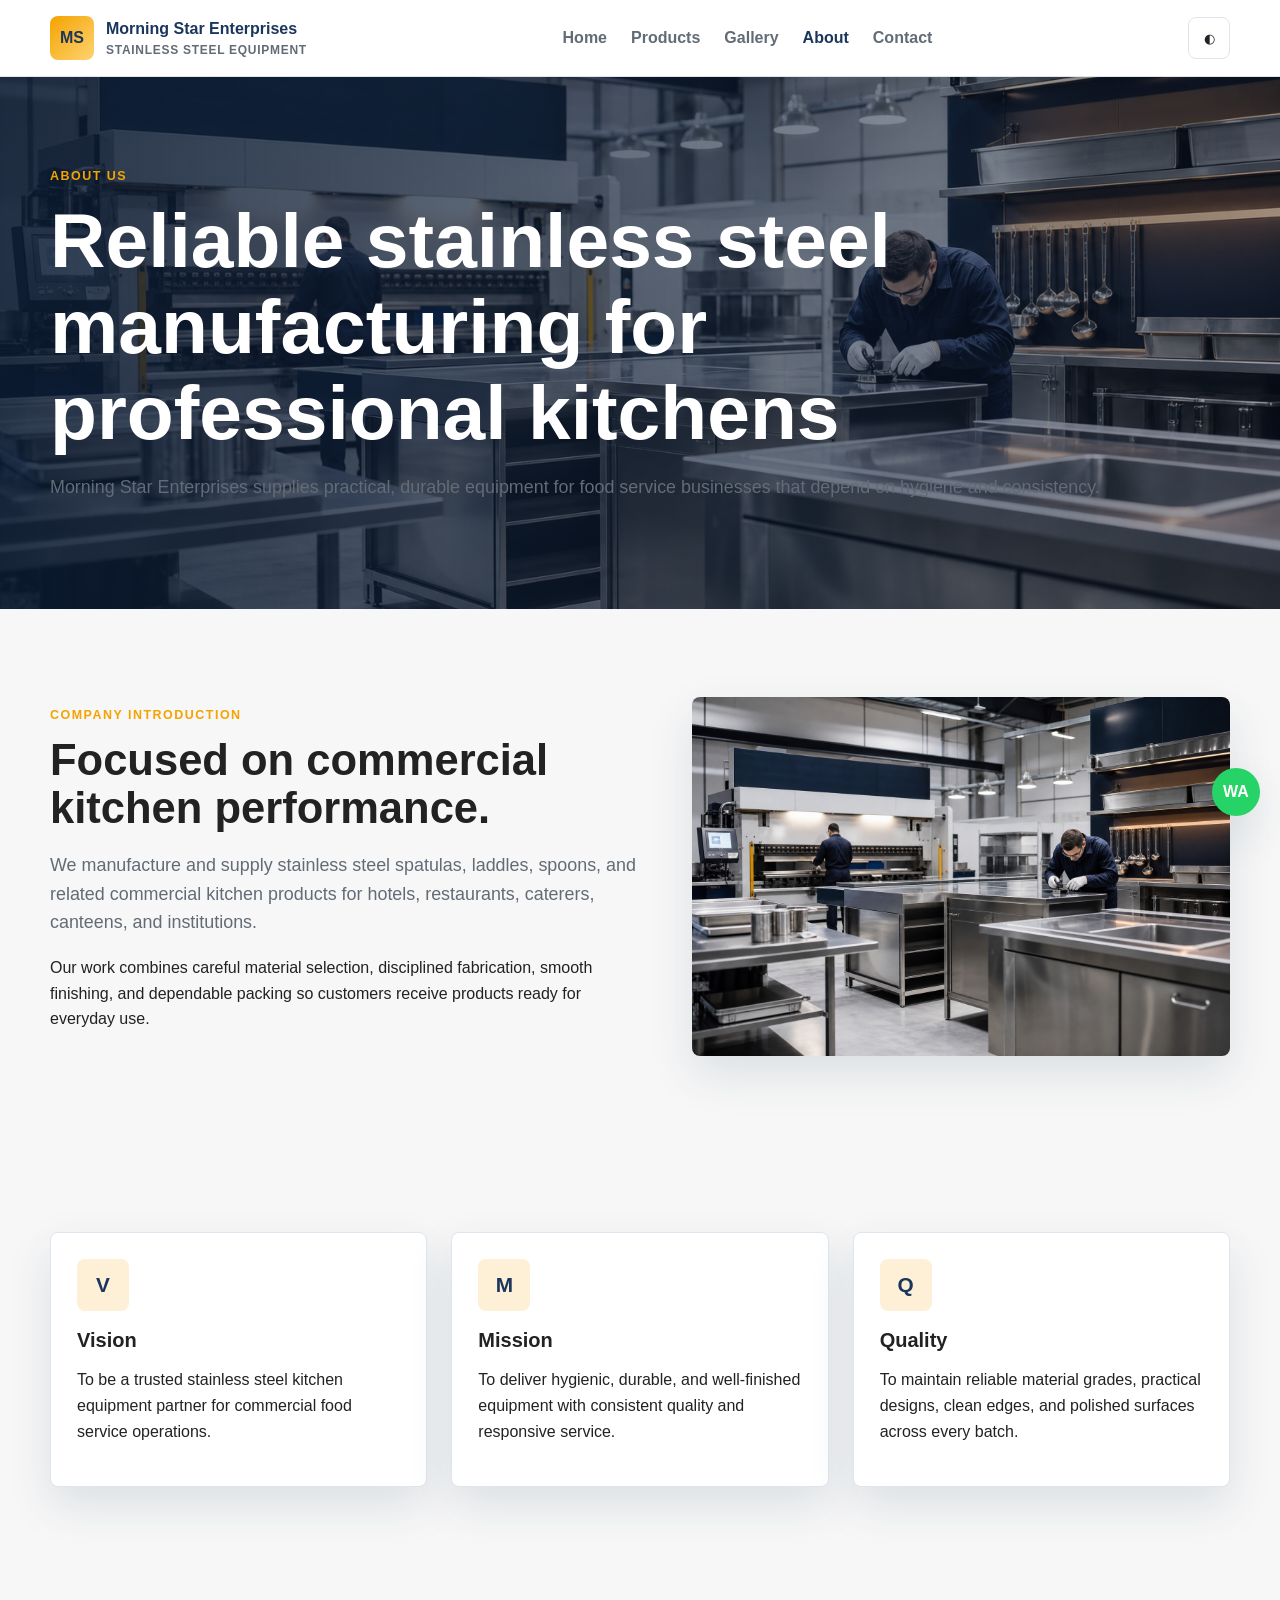
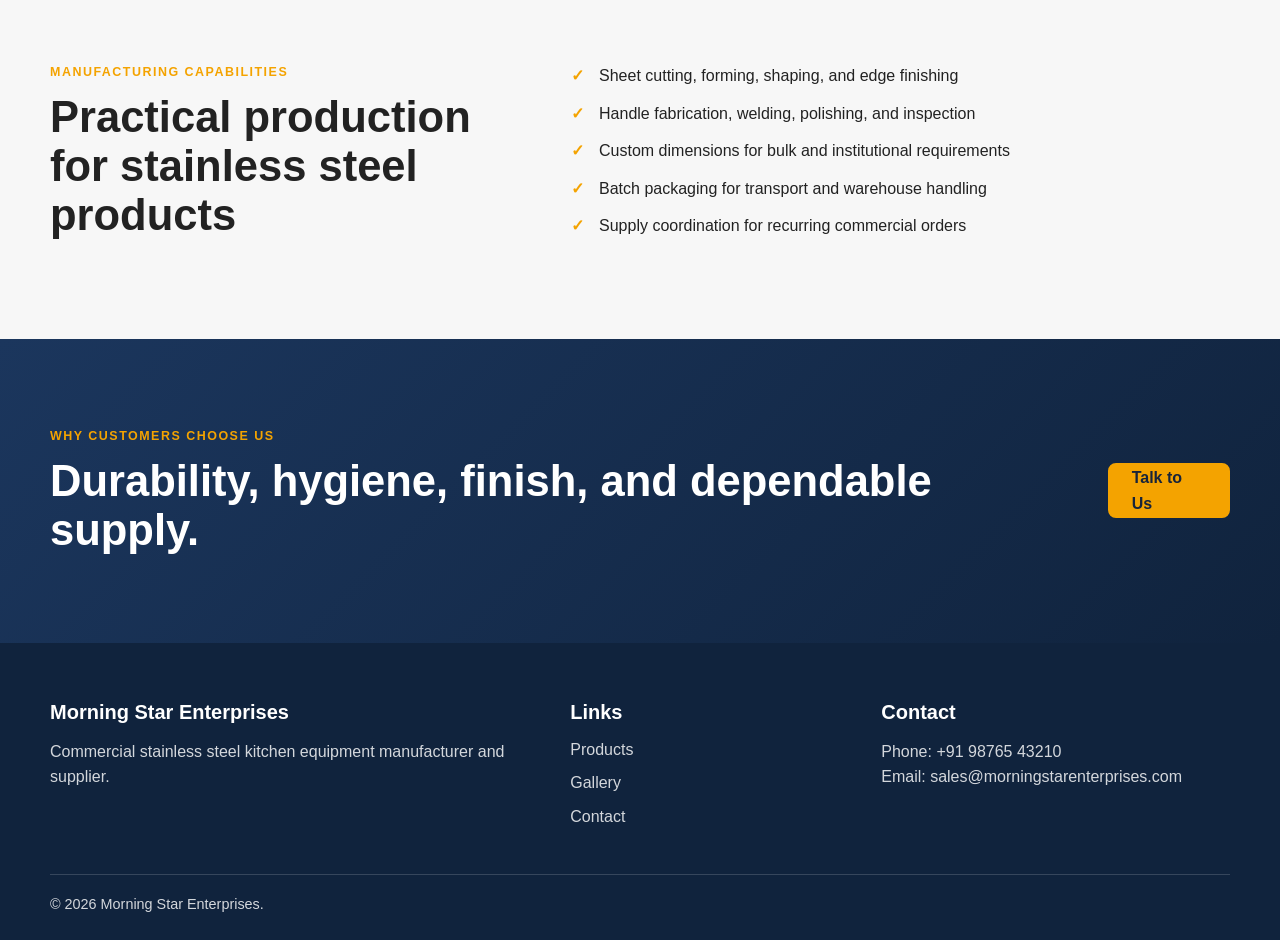
==== about.html @ 0d27fc05 "Initial commit" ====
<!DOCTYPE html>
<html lang="en">
<head>
  <meta charset="UTF-8"><meta name="viewport" content="width=device-width, initial-scale=1.0">
  <title>About | Morning Star Enterprises</title>
  <meta name="description" content="Learn about Morning Star Enterprises, a manufacturer and supplier of commercial stainless steel kitchen equipment.">
  <meta property="og:title" content="About Morning Star Enterprises"><meta property="og:description" content="Vision, mission, and manufacturing capabilities for stainless steel kitchen equipment."><meta property="og:image" content="images/manufacturing-floor.png"><meta property="og:type" content="website">
  <link rel="stylesheet" href="css/style.css"><link rel="stylesheet" href="css/responsive.css">
</head>
<body>
  <header class="site-header"><nav class="navbar container" aria-label="Main navigation"><a class="brand" href="index.html"><span class="brand-mark">MS</span><span>Morning Star Enterprises<small>Stainless Steel Equipment</small></span></a><div class="nav-menu"><a href="index.html">Home</a><a href="products.html">Products</a><a href="gallery.html">Gallery</a><a class="active" href="about.html">About</a><a href="contact.html">Contact</a></div><div class="nav-actions"><button class="dark-toggle" type="button" aria-label="Toggle dark mode">◐</button><button class="nav-toggle" type="button" aria-label="Open menu" aria-expanded="false">☰</button></div></nav></header>
  <main>
    <section class="page-hero"><div class="container reveal"><p class="eyebrow">About Us</p><h1>Reliable stainless steel manufacturing for professional kitchens</h1><p class="lead">Morning Star Enterprises supplies practical, durable equipment for food service businesses that depend on hygiene and consistency.</p></div></section>
    <section class="section"><div class="container split"><div class="reveal"><p class="eyebrow">Company Introduction</p><h2>Focused on commercial kitchen performance.</h2><p class="lead">We manufacture and supply stainless steel spatulas, laddles, spoons, and related commercial kitchen products for hotels, restaurants, caterers, canteens, and institutions.</p><p>Our work combines careful material selection, disciplined fabrication, smooth finishing, and dependable packing so customers receive products ready for everyday use.</p></div><div class="image-frame reveal"><img src="images/manufacturing-floor.png" alt="Morning Star Enterprises manufacturing capability" loading="lazy"></div></div></section>
    <section class="section"><div class="container grid grid-3"><article class="card reveal"><div class="feature-icon">V</div><h3>Vision</h3><p>To be a trusted stainless steel kitchen equipment partner for commercial food service operations.</p></article><article class="card reveal"><div class="feature-icon">M</div><h3>Mission</h3><p>To deliver hygienic, durable, and well-finished equipment with consistent quality and responsive service.</p></article><article class="card reveal"><div class="feature-icon">Q</div><h3>Quality</h3><p>To maintain reliable material grades, practical designs, clean edges, and polished surfaces across every batch.</p></article></div></section>
    <section class="section"><div class="container two-column"><div class="reveal"><p class="eyebrow">Manufacturing Capabilities</p><h2>Practical production for stainless steel products</h2></div><ul class="check-list reveal"><li>Sheet cutting, forming, shaping, and edge finishing</li><li>Handle fabrication, welding, polishing, and inspection</li><li>Custom dimensions for bulk and institutional requirements</li><li>Batch packaging for transport and warehouse handling</li><li>Supply coordination for recurring commercial orders</li></ul></div></section>
    <section class="section cta"><div class="container cta-inner reveal"><div><p class="eyebrow">Why Customers Choose Us</p><h2>Durability, hygiene, finish, and dependable supply.</h2></div><a class="btn" href="contact.html">Talk to Us</a></div></section>
  </main>
  <footer class="site-footer"><div class="container footer-grid"><div><h3>Morning Star Enterprises</h3><p>Commercial stainless steel kitchen equipment manufacturer and supplier.</p></div><div><h3>Links</h3><a href="products.html">Products</a><a href="gallery.html">Gallery</a><a href="contact.html">Contact</a></div><div><h3>Contact</h3><p>Phone: +91 98765 43210<br>Email: sales@morningstarenterprises.com</p></div></div><div class="container footer-bottom">© 2026 Morning Star Enterprises.</div></footer>
  <a class="whatsapp-float" href="https://wa.me/919876543210" aria-label="Chat on WhatsApp">WA</a><button class="back-to-top" type="button" aria-label="Back to top">↑</button><script src="js/main.js"></script>
</body>
</html>
---- css/style.css ----
:root {
  --primary: #1B365D;
  --accent: #F4A300;
  --bg: #F7F7F7;
  --text: #222222;
  --muted: #626b76;
  --card: #ffffff;
  --line: #dfe5ec;
  --shadow: 0 18px 45px rgba(27, 54, 93, 0.12);
  --radius: 8px;
  --max: 1180px;
}

[data-theme="dark"] {
  --bg: #111827;
  --text: #f5f7fa;
  --muted: #c4ccd7;
  --card: #182235;
  --line: #2a3850;
  --shadow: 0 18px 45px rgba(0, 0, 0, 0.28);
}

* { box-sizing: border-box; }

html {
  scroll-behavior: smooth;
}

body {
  margin: 0;
  font-family: Arial, Helvetica, sans-serif;
  background: var(--bg);
  color: var(--text);
  line-height: 1.6;
}

img {
  display: block;
  max-width: 100%;
}

a {
  color: inherit;
  text-decoration: none;
}

.container {
  width: min(var(--max), calc(100% - 40px));
  margin: 0 auto;
}

.site-header {
  position: sticky;
  top: 0;
  z-index: 50;
  background: rgba(255, 255, 255, 0.94);
  border-bottom: 1px solid var(--line);
  backdrop-filter: blur(16px);
}

[data-theme="dark"] .site-header {
  background: rgba(17, 24, 39, 0.94);
}

.navbar {
  min-height: 76px;
  display: flex;
  align-items: center;
  justify-content: space-between;
  gap: 24px;
}

.brand {
  display: flex;
  align-items: center;
  gap: 12px;
  font-weight: 800;
  color: var(--primary);
}

[data-theme="dark"] .brand { color: #fff; }

.brand-mark {
  width: 44px;
  height: 44px;
  border-radius: var(--radius);
  display: grid;
  place-items: center;
  color: var(--primary);
  background: linear-gradient(135deg, var(--accent), #ffd371);
  font-weight: 900;
}

.brand small {
  display: block;
  color: var(--muted);
  font-size: 0.75rem;
  font-weight: 700;
  letter-spacing: 0.06em;
  text-transform: uppercase;
}

.nav-menu {
  display: flex;
  align-items: center;
  gap: 24px;
  color: var(--muted);
  font-weight: 700;
}

.nav-menu a:hover,
.nav-menu a.active {
  color: var(--primary);
}

[data-theme="dark"] .nav-menu a:hover,
[data-theme="dark"] .nav-menu a.active { color: var(--accent); }

.nav-actions {
  display: flex;
  align-items: center;
  gap: 10px;
}

.icon-btn,
.nav-toggle,
.dark-toggle {
  border: 1px solid var(--line);
  background: var(--card);
  color: var(--text);
  width: 42px;
  height: 42px;
  border-radius: var(--radius);
  cursor: pointer;
}

.nav-toggle {
  display: none;
  font-size: 1.25rem;
}

.hero {
  min-height: calc(100vh - 76px);
  display: grid;
  align-items: center;
  color: #fff;
  background:
    linear-gradient(90deg, rgba(12, 28, 51, 0.82), rgba(12, 28, 51, 0.48), rgba(12, 28, 51, 0.18)),
    url("../images/hero-workshop.png") center / cover no-repeat;
}

.hero-content {
  max-width: 760px;
  padding: 110px 0;
}

.eyebrow {
  margin: 0 0 10px;
  color: var(--accent);
  font-size: 0.78rem;
  font-weight: 900;
  letter-spacing: 0.12em;
  text-transform: uppercase;
}

h1, h2, h3 {
  margin: 0;
  line-height: 1.12;
  color: inherit;
}

h1 {
  font-size: clamp(2.35rem, 6vw, 4.8rem);
  max-width: 850px;
}

h2 {
  font-size: clamp(1.9rem, 3.4vw, 3rem);
}

h3 {
  font-size: 1.25rem;
}

.lead {
  color: var(--muted);
  font-size: 1.12rem;
}

.hero .lead {
  color: rgba(255, 255, 255, 0.88);
  max-width: 650px;
}

.hero-actions,
.detail-actions {
  display: flex;
  flex-wrap: wrap;
  gap: 14px;
  margin-top: 28px;
}

.btn {
  display: inline-flex;
  align-items: center;
  justify-content: center;
  min-height: 48px;
  padding: 0 22px;
  border: 2px solid var(--accent);
  border-radius: var(--radius);
  background: var(--accent);
  color: #17243a;
  font-weight: 800;
  transition: transform 180ms ease, box-shadow 180ms ease, background 180ms ease;
}

.btn:hover {
  transform: translateY(-2px);
  box-shadow: 0 12px 24px rgba(244, 163, 0, 0.24);
}

.btn-secondary {
  background: transparent;
  color: inherit;
  border-color: currentColor;
}

.btn-small {
  min-height: 42px;
  padding: 0 16px;
}

.section {
  padding: 88px 0;
}

.section.compact {
  padding: 50px 0;
}

.section-heading {
  max-width: 720px;
  margin-bottom: 36px;
}

.section-heading.center {
  margin-inline: auto;
  text-align: center;
}

.grid {
  display: grid;
  gap: 24px;
}

.grid-3 {
  grid-template-columns: repeat(3, 1fr);
}

.grid-4 {
  grid-template-columns: repeat(4, 1fr);
}

.card,
.process-step,
.review,
.stat-card {
  background: var(--card);
  border: 1px solid var(--line);
  border-radius: var(--radius);
  box-shadow: var(--shadow);
}

.card {
  padding: 26px;
}

.feature-icon {
  width: 52px;
  height: 52px;
  border-radius: var(--radius);
  display: grid;
  place-items: center;
  margin-bottom: 18px;
  background: rgba(244, 163, 0, 0.16);
  color: var(--primary);
  font-weight: 900;
  font-size: 1.3rem;
}

[data-theme="dark"] .feature-icon { color: var(--accent); }

.split {
  display: grid;
  grid-template-columns: 1.05fr 0.95fr;
  gap: 48px;
  align-items: center;
}

.image-frame {
  overflow: hidden;
  border-radius: var(--radius);
  box-shadow: var(--shadow);
}

.image-frame img,
.product-media img,
.gallery-item img {
  width: 100%;
  height: 100%;
  object-fit: cover;
  transition: transform 450ms ease;
}

.image-frame:hover img,
.product-card:hover .product-media img,
.gallery-item:hover img {
  transform: scale(1.045);
}

.stats {
  display: grid;
  grid-template-columns: repeat(4, 1fr);
  gap: 18px;
  margin-top: -42px;
  position: relative;
  z-index: 2;
}

.stat-card {
  padding: 24px;
  text-align: center;
}

.stat-card strong {
  display: block;
  color: var(--primary);
  font-size: 2rem;
}

[data-theme="dark"] .stat-card strong { color: var(--accent); }

.process-step {
  padding: 28px;
}

.step-number {
  color: var(--accent);
  font-weight: 900;
  font-size: 2rem;
}

.cta {
  color: #fff;
  background: linear-gradient(135deg, var(--primary), #10233d);
}

.cta-inner {
  display: flex;
  align-items: center;
  justify-content: space-between;
  gap: 28px;
}

.cta .lead {
  color: rgba(255, 255, 255, 0.82);
}

.site-footer {
  color: rgba(255, 255, 255, 0.82);
  background: #10233d;
  padding: 58px 0 24px;
}

.footer-grid {
  display: grid;
  grid-template-columns: 1.4fr 0.8fr 1fr;
  gap: 32px;
}

.footer-grid h3 {
  color: #fff;
  margin-bottom: 14px;
}

.footer-grid a {
  display: block;
  margin: 8px 0;
}

.footer-bottom {
  margin-top: 36px;
  padding-top: 18px;
  border-top: 1px solid rgba(255,255,255,0.16);
  font-size: 0.9rem;
}

.whatsapp-float,
.back-to-top {
  position: fixed;
  right: 20px;
  z-index: 45;
  width: 48px;
  height: 48px;
  border-radius: 50%;
  display: grid;
  place-items: center;
  box-shadow: var(--shadow);
}

.whatsapp-float {
  bottom: 84px;
  background: #25d366;
  color: #fff;
  font-weight: 900;
}

.back-to-top {
  bottom: 24px;
  border: 0;
  color: #17243a;
  background: var(--accent);
  cursor: pointer;
  opacity: 0;
  pointer-events: none;
  transition: opacity 180ms ease, transform 180ms ease;
}

.back-to-top.show {
  opacity: 1;
  pointer-events: auto;
}

.reveal {
  opacity: 0;
  transform: translateY(22px);
  transition: opacity 520ms ease, transform 520ms ease;
}

.reveal.is-visible {
  opacity: 1;
  transform: translateY(0);
}

.page-hero {
  padding: 90px 0;
  color: #fff;
  background:
    linear-gradient(90deg, rgba(12, 28, 51, 0.86), rgba(12, 28, 51, 0.38)),
    url("../images/manufacturing-floor.png") center / cover no-repeat;
}

.check-list {
  padding: 0;
  margin: 0;
  list-style: none;
}

.check-list li {
  margin-bottom: 12px;
  padding-left: 28px;
  position: relative;
}

.check-list li::before {
  content: "✓";
  position: absolute;
  left: 0;
  color: var(--accent);
  font-weight: 900;
}

.two-column {
  display: grid;
  grid-template-columns: 0.85fr 1.15fr;
  gap: 34px;
  align-items: start;
}

.gallery-masonry {
  columns: 3 280px;
  column-gap: 18px;
}

.gallery-item {
  display: block;
  width: 100%;
  margin: 0 0 18px;
  border: 0;
  padding: 0;
  background: transparent;
  overflow: hidden;
  border-radius: var(--radius);
  box-shadow: var(--shadow);
  cursor: zoom-in;
}

.gallery-item img {
  aspect-ratio: 4 / 3;
}

.gallery-item.tall img {
  aspect-ratio: 3 / 4;
}

.modal {
  position: fixed;
  inset: 0;
  z-index: 100;
  display: none;
  place-items: center;
  padding: 24px;
  background: rgba(0, 0, 0, 0.82);
}

.modal.open {
  display: grid;
}

.modal img {
  max-height: 86vh;
  border-radius: var(--radius);
}

.modal-close {
  position: absolute;
  top: 18px;
  right: 18px;
}

.contact-grid {
  display: grid;
  grid-template-columns: 0.9fr 1.1fr;
  gap: 34px;
}

.contact-list {
  display: grid;
  gap: 16px;
}

.contact-form {
  display: grid;
  gap: 16px;
}

.form-row {
  display: grid;
  gap: 8px;
}

input,
textarea,
select {
  width: 100%;
  min-height: 48px;
  border: 1px solid var(--line);
  border-radius: var(--radius);
  padding: 12px 14px;
  background: var(--card);
  color: var(--text);
  font: inherit;
}

textarea {
  min-height: 140px;
  resize: vertical;
}

.error {
  min-height: 18px;
  color: #b42318;
  font-size: 0.85rem;
}

.form-status.success {
  color: #157347;
  font-weight: 800;
}

.map-placeholder {
  min-height: 270px;
  display: grid;
  place-items: center;
  text-align: center;
  padding: 24px;
  border: 1px solid var(--line);
  border-radius: var(--radius);
  background:
    linear-gradient(45deg, rgba(27,54,93,0.08) 25%, transparent 25%),
    linear-gradient(-45deg, rgba(27,54,93,0.08) 25%, transparent 25%),
    var(--card);
  background-size: 28px 28px;
}

@media (prefers-reduced-motion: reduce) {
  *, *::before, *::after {
    scroll-behavior: auto !important;
    transition: none !important;
    animation: none !important;
  }
}
---- css/responsive.css ----
@media (max-width: 980px) {
  .nav-toggle {
    display: block;
  }

  .nav-menu {
    position: absolute;
    left: 20px;
    right: 20px;
    top: 76px;
    display: none;
    flex-direction: column;
    align-items: stretch;
    padding: 18px;
    border: 1px solid var(--line);
    border-radius: var(--radius);
    background: var(--card);
    box-shadow: var(--shadow);
  }

  .nav-menu.open {
    display: flex;
  }

  .split,
  .detail-grid,
  .contact-grid,
  .two-column {
    grid-template-columns: 1fr;
  }

  .grid-3,
  .grid-4,
  .products-grid,
  .stats {
    grid-template-columns: repeat(2, 1fr);
  }

  .toolbar,
  .cta-inner {
    align-items: stretch;
    flex-direction: column;
  }
}

@media (max-width: 680px) {
  .container {
    width: min(100% - 28px, var(--max));
  }

  .navbar {
    min-height: 68px;
  }

  .brand span {
    max-width: 180px;
    line-height: 1.2;
  }

  .nav-menu {
    top: 68px;
  }

  .hero {
    min-height: 680px;
  }

  .hero-content {
    padding: 80px 0;
  }

  .section {
    padding: 62px 0;
  }

  .grid-3,
  .grid-4,
  .products-grid,
  .stats,
  .footer-grid {
    grid-template-columns: 1fr;
  }

  .stats {
    margin-top: 0;
    padding-top: 28px;
  }

  .product-media {
    height: 230px;
  }

  .mini-specs div {
    grid-template-columns: 1fr;
  }

  .spec-table th,
  .spec-table td {
    display: block;
    width: 100%;
  }

  .spec-table th {
    padding-bottom: 4px;
  }

  .spec-table td {
    padding-top: 0;
  }

  .whatsapp-float,
  .back-to-top {
    right: 14px;
  }
}
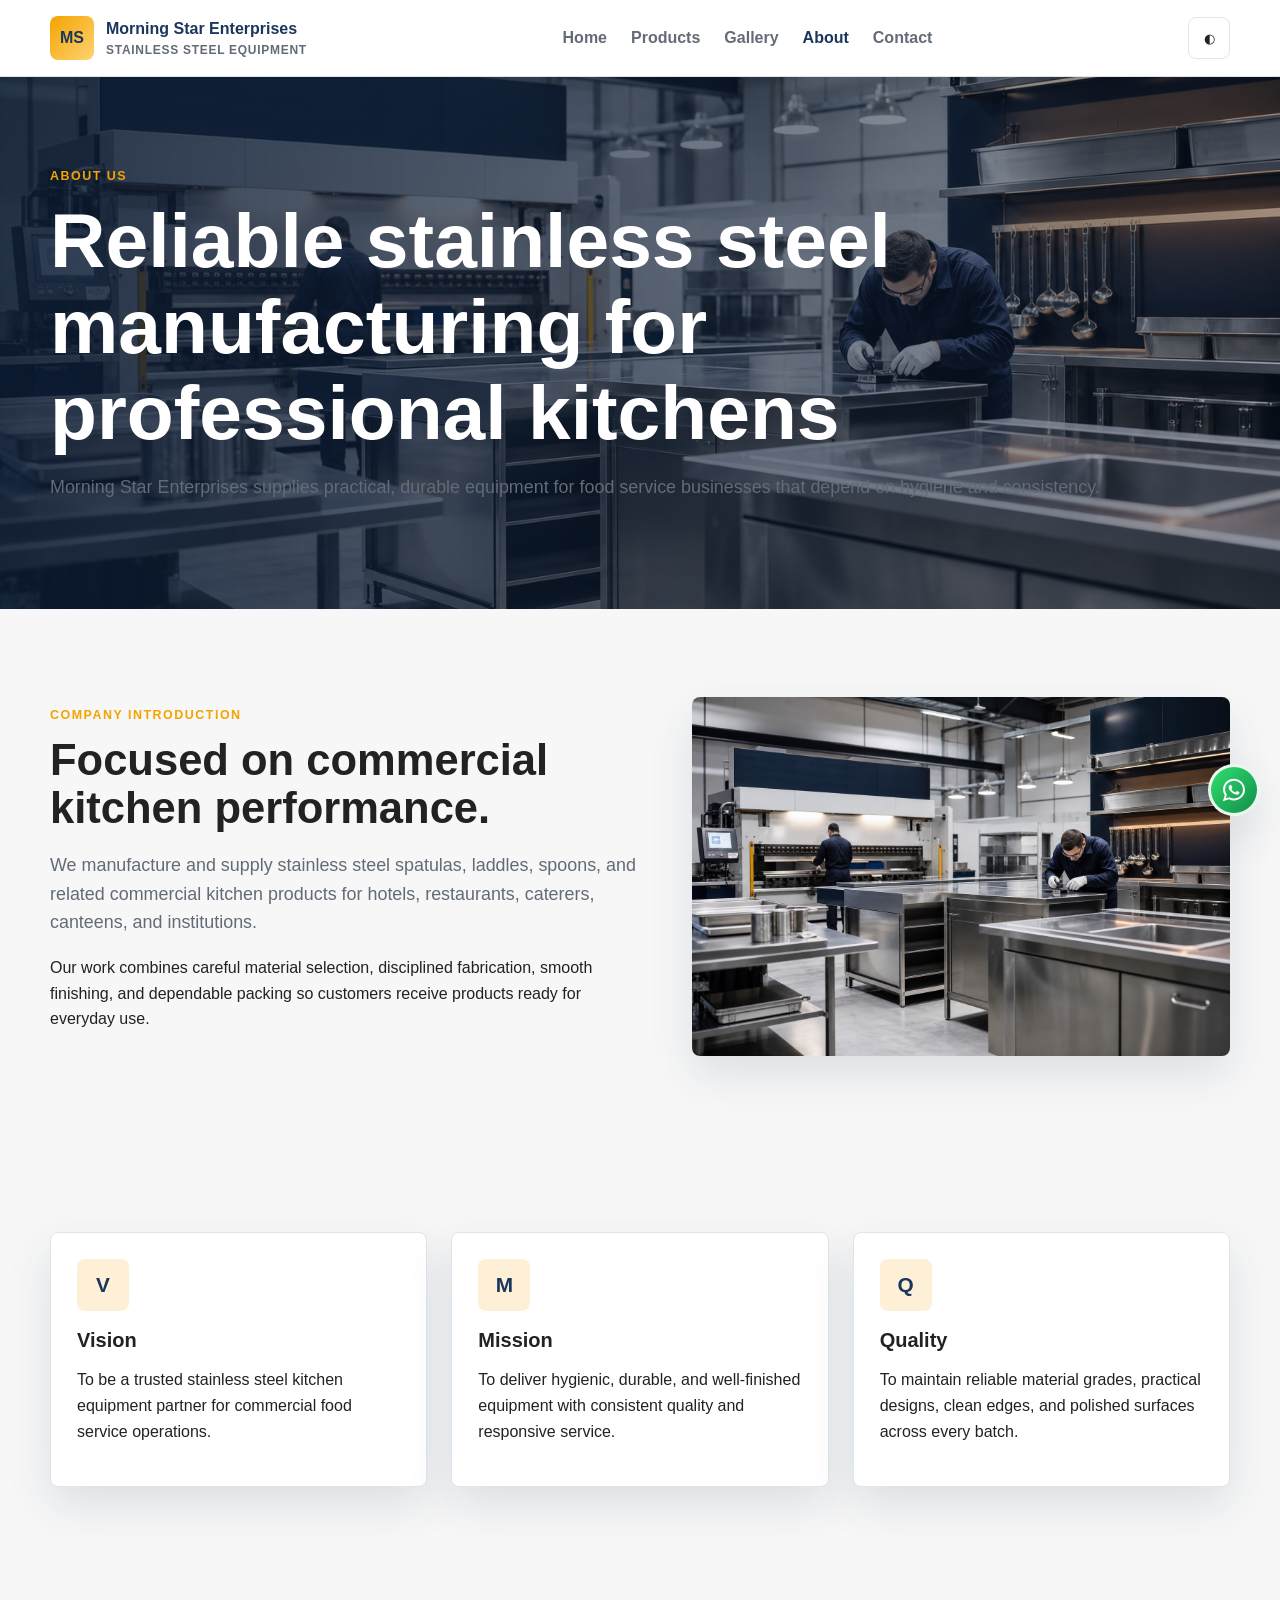
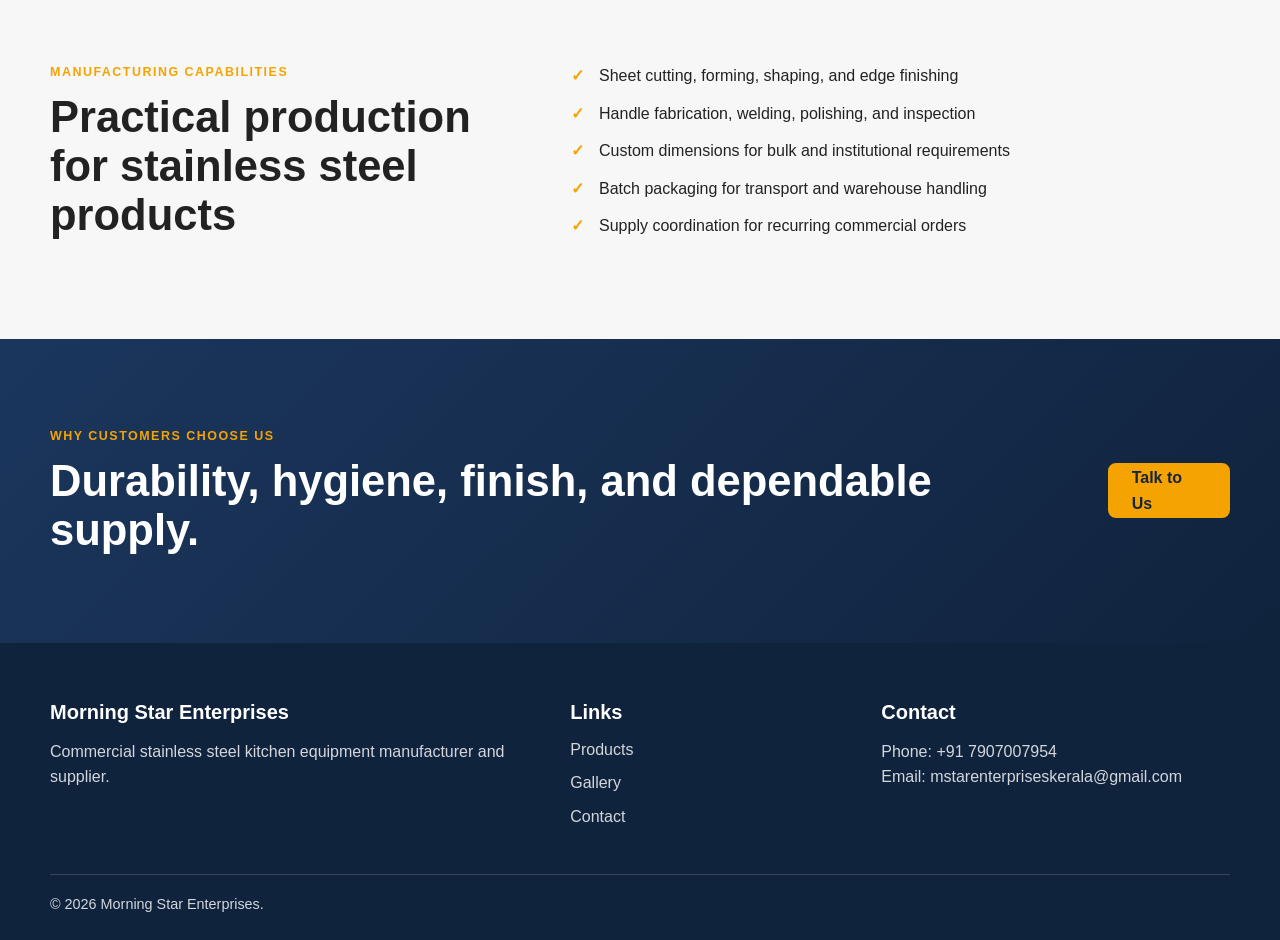
==== commit a13978bc: "Centralize company contact configuration" ====
--- a/about.html
+++ b/about.html
@@ -8,7 +8,7 @@
   <link rel="stylesheet" href="css/style.css"><link rel="stylesheet" href="css/responsive.css">
 </head>
 <body>
-  <header class="site-header"><nav class="navbar container" aria-label="Main navigation"><a class="brand" href="index.html"><span class="brand-mark">MS</span><span>Morning Star Enterprises<small>Stainless Steel Equipment</small></span></a><div class="nav-menu"><a href="index.html">Home</a><a href="products.html">Products</a><a href="gallery.html">Gallery</a><a class="active" href="about.html">About</a><a href="contact.html">Contact</a></div><div class="nav-actions"><button class="dark-toggle" type="button" aria-label="Toggle dark mode">◐</button><button class="nav-toggle" type="button" aria-label="Open menu" aria-expanded="false">☰</button></div></nav></header>
+  <header class="site-header"><nav class="navbar container" aria-label="Main navigation"><a class="brand" href="index.html"><span class="brand-mark">MS</span><span>Morning Star Enterprises<small>Stainless Steel Equipment</small></span></a><div class="nav-menu"><a href="index.html">Home</a><a href="products.html">Products</a><a href="gallery.html">Gallery</a><a class="active" href="about.html">About</a><a href="contact.html">Contact</a></div><div class="nav-actions"><button class="dark-toggle" type="button" aria-label="Toggle dark mode">&#9680;</button><button class="nav-toggle" type="button" aria-label="Open menu" aria-expanded="false">&#9776;</button></div></nav></header>
   <main>
     <section class="page-hero"><div class="container reveal"><p class="eyebrow">About Us</p><h1>Reliable stainless steel manufacturing for professional kitchens</h1><p class="lead">Morning Star Enterprises supplies practical, durable equipment for food service businesses that depend on hygiene and consistency.</p></div></section>
     <section class="section"><div class="container split"><div class="reveal"><p class="eyebrow">Company Introduction</p><h2>Focused on commercial kitchen performance.</h2><p class="lead">We manufacture and supply stainless steel spatulas, laddles, spoons, and related commercial kitchen products for hotels, restaurants, caterers, canteens, and institutions.</p><p>Our work combines careful material selection, disciplined fabrication, smooth finishing, and dependable packing so customers receive products ready for everyday use.</p></div><div class="image-frame reveal"><img src="images/manufacturing-floor.png" alt="Morning Star Enterprises manufacturing capability" loading="lazy"></div></div></section>
@@ -16,7 +16,7 @@
     <section class="section"><div class="container two-column"><div class="reveal"><p class="eyebrow">Manufacturing Capabilities</p><h2>Practical production for stainless steel products</h2></div><ul class="check-list reveal"><li>Sheet cutting, forming, shaping, and edge finishing</li><li>Handle fabrication, welding, polishing, and inspection</li><li>Custom dimensions for bulk and institutional requirements</li><li>Batch packaging for transport and warehouse handling</li><li>Supply coordination for recurring commercial orders</li></ul></div></section>
     <section class="section cta"><div class="container cta-inner reveal"><div><p class="eyebrow">Why Customers Choose Us</p><h2>Durability, hygiene, finish, and dependable supply.</h2></div><a class="btn" href="contact.html">Talk to Us</a></div></section>
   </main>
-  <footer class="site-footer"><div class="container footer-grid"><div><h3>Morning Star Enterprises</h3><p>Commercial stainless steel kitchen equipment manufacturer and supplier.</p></div><div><h3>Links</h3><a href="products.html">Products</a><a href="gallery.html">Gallery</a><a href="contact.html">Contact</a></div><div><h3>Contact</h3><p>Phone: +91 98765 43210<br>Email: sales@morningstarenterprises.com</p></div></div><div class="container footer-bottom">© 2026 Morning Star Enterprises.</div></footer>
-  <a class="whatsapp-float" href="https://wa.me/919876543210" aria-label="Chat on WhatsApp">WA</a><button class="back-to-top" type="button" aria-label="Back to top">↑</button><script src="js/main.js"></script>
+  <footer class="site-footer"><div class="container footer-grid"><div><h3 data-config-text="companyName"></h3><p>Commercial stainless steel kitchen equipment manufacturer and supplier.</p></div><div><h3>Links</h3><a href="products.html">Products</a><a href="gallery.html">Gallery</a><a href="contact.html">Contact</a></div><div><h3>Contact</h3><p>Phone: <span data-config-text="phoneDisplay"></span><br>Email: <span data-config-text="emailDisplay"></span></p></div></div><div class="container footer-bottom" data-config-text="copyrightText"></div></footer>
+  <a class="whatsapp-float" href="#" data-config-href="whatsappHref" aria-label="Chat on WhatsApp"><span class="whatsapp-icon" aria-hidden="true"></span></a><button class="back-to-top" type="button" aria-label="Back to top">&#8593;</button><script src="js/config.js"></script><script src="js/main.js"></script>
 </body>
 </html>
--- a/css/style.css
+++ b/css/style.css
@@ -400,8 +400,8 @@
   position: fixed;
   right: 20px;
   z-index: 45;
-  width: 48px;
-  height: 48px;
+  width: 52px;
+  height: 52px;
   border-radius: 50%;
   display: grid;
   place-items: center;
@@ -410,9 +410,22 @@
 
 .whatsapp-float {
   bottom: 84px;
-  background: #25d366;
+  background: linear-gradient(135deg, #2fe06f, #128c4a);
   color: #fff;
-  font-weight: 900;
+  border: 3px solid rgba(255, 255, 255, 0.9);
+  transition: transform 180ms ease, box-shadow 180ms ease;
+}
+
+.whatsapp-float:hover {
+  transform: translateY(-3px) scale(1.03);
+  box-shadow: 0 18px 36px rgba(18, 140, 74, 0.35);
+}
+
+.whatsapp-icon {
+  width: 28px;
+  height: 28px;
+  display: block;
+  background: center / contain no-repeat url("data:image/svg+xml,%3Csvg xmlns='http://www.w3.org/2000/svg' viewBox='0 0 32 32'%3E%3Cpath fill='%23ffffff' d='M16.02 3.2C9.1 3.2 3.48 8.66 3.48 15.38c0 2.42.74 4.7 2.02 6.6L3.2 28.8l7.1-2.2a12.86 12.86 0 0 0 5.72 1.34c6.92 0 12.54-5.46 12.54-12.18S22.94 3.2 16.02 3.2Zm0 22.54c-1.78 0-3.5-.44-5.03-1.28l-.36-.2-4.2 1.3 1.36-4.02-.24-.38a10.05 10.05 0 0 1-1.76-5.78c0-5.5 4.6-9.98 10.23-9.98 5.64 0 10.23 4.48 10.23 9.98 0 5.5-4.59 10.36-10.23 10.36Zm5.62-7.56c-.3-.15-1.8-.86-2.08-.96-.28-.1-.48-.15-.68.15-.2.3-.78.96-.96 1.16-.18.2-.36.22-.66.07-.3-.15-1.28-.46-2.44-1.46-.9-.78-1.5-1.74-1.68-2.04-.18-.3-.02-.46.14-.6.14-.14.3-.36.46-.54.16-.18.2-.3.3-.5.1-.2.05-.38-.02-.54-.07-.15-.68-1.6-.94-2.18-.25-.56-.5-.48-.68-.49h-.58c-.2 0-.52.07-.8.38-.28.3-1.06 1.02-1.06 2.48s1.08 2.88 1.24 3.08c.15.2 2.12 3.16 5.14 4.42.72.3 1.28.48 1.72.62.72.22 1.38.19 1.9.12.58-.08 1.8-.72 2.06-1.42.25-.7.25-1.3.18-1.42-.08-.12-.28-.2-.58-.35Z'/%3E%3C/svg%3E");
 }
 
 .back-to-top {
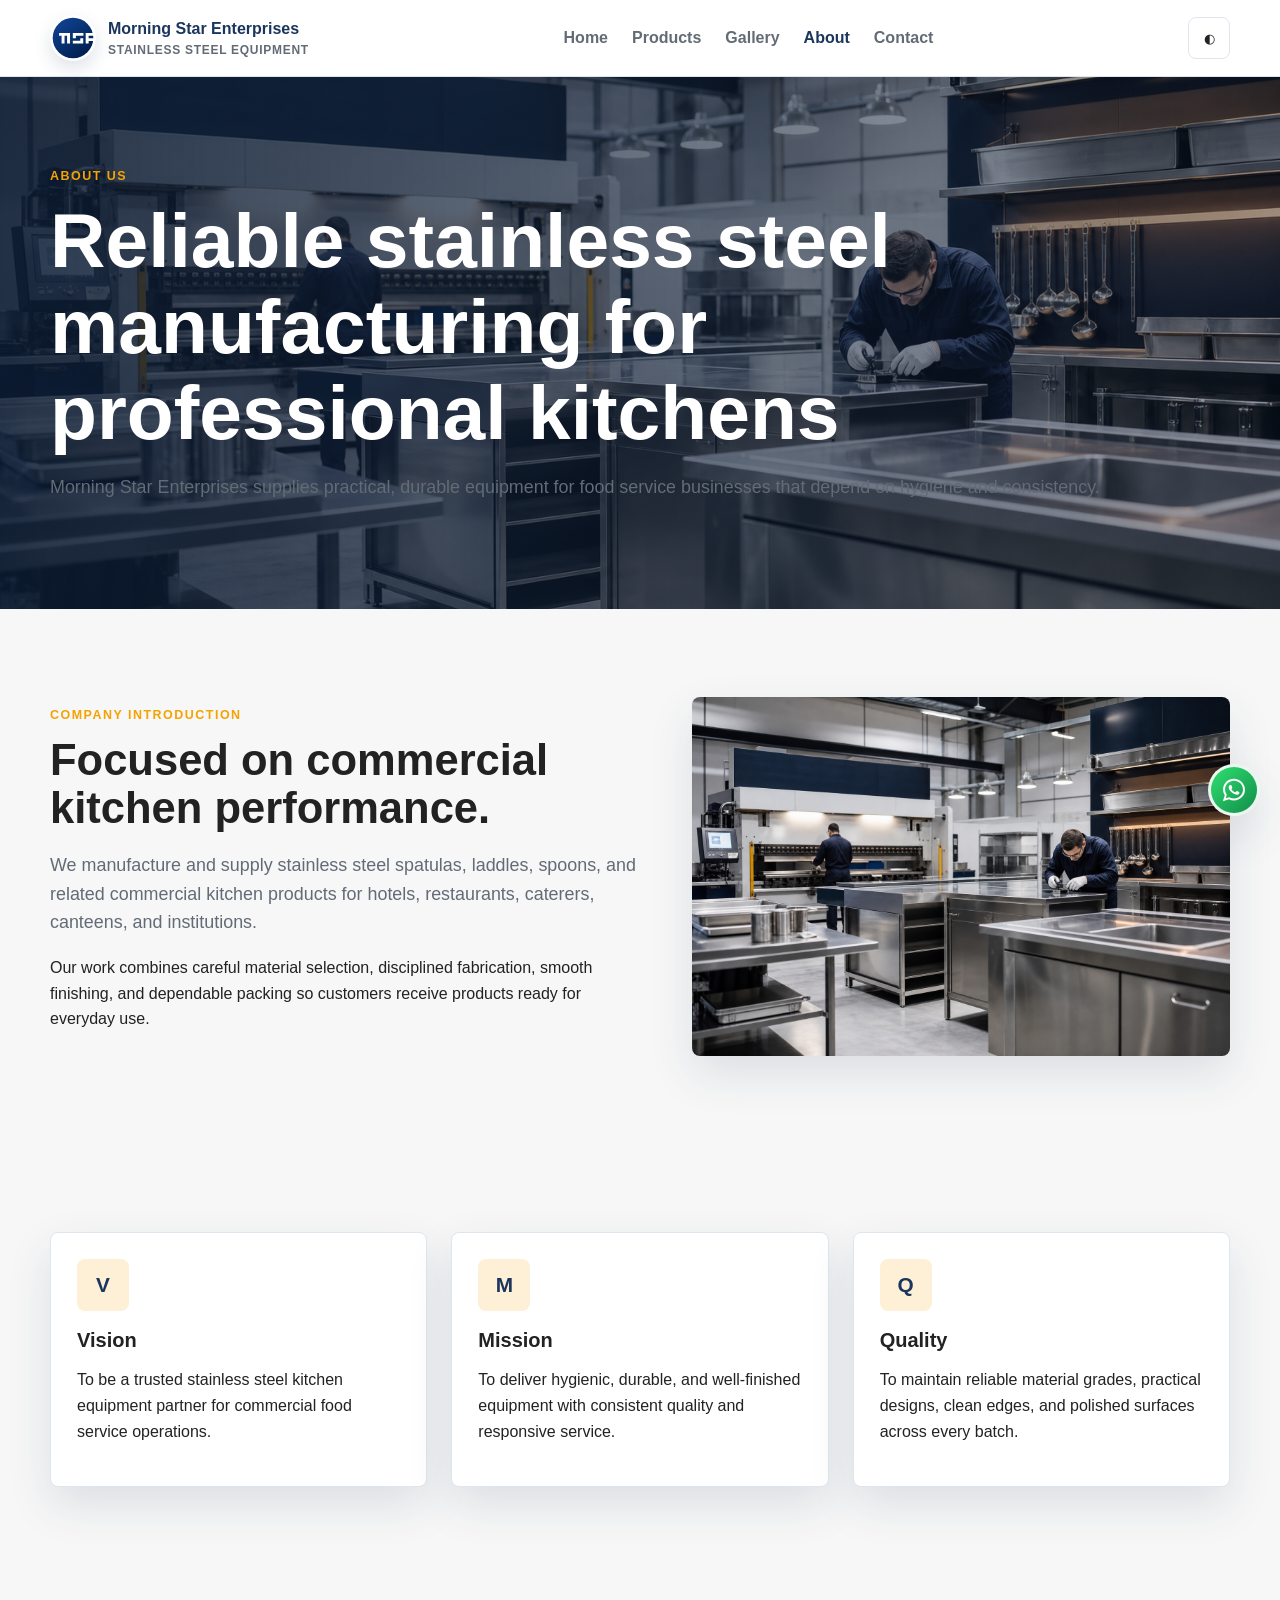
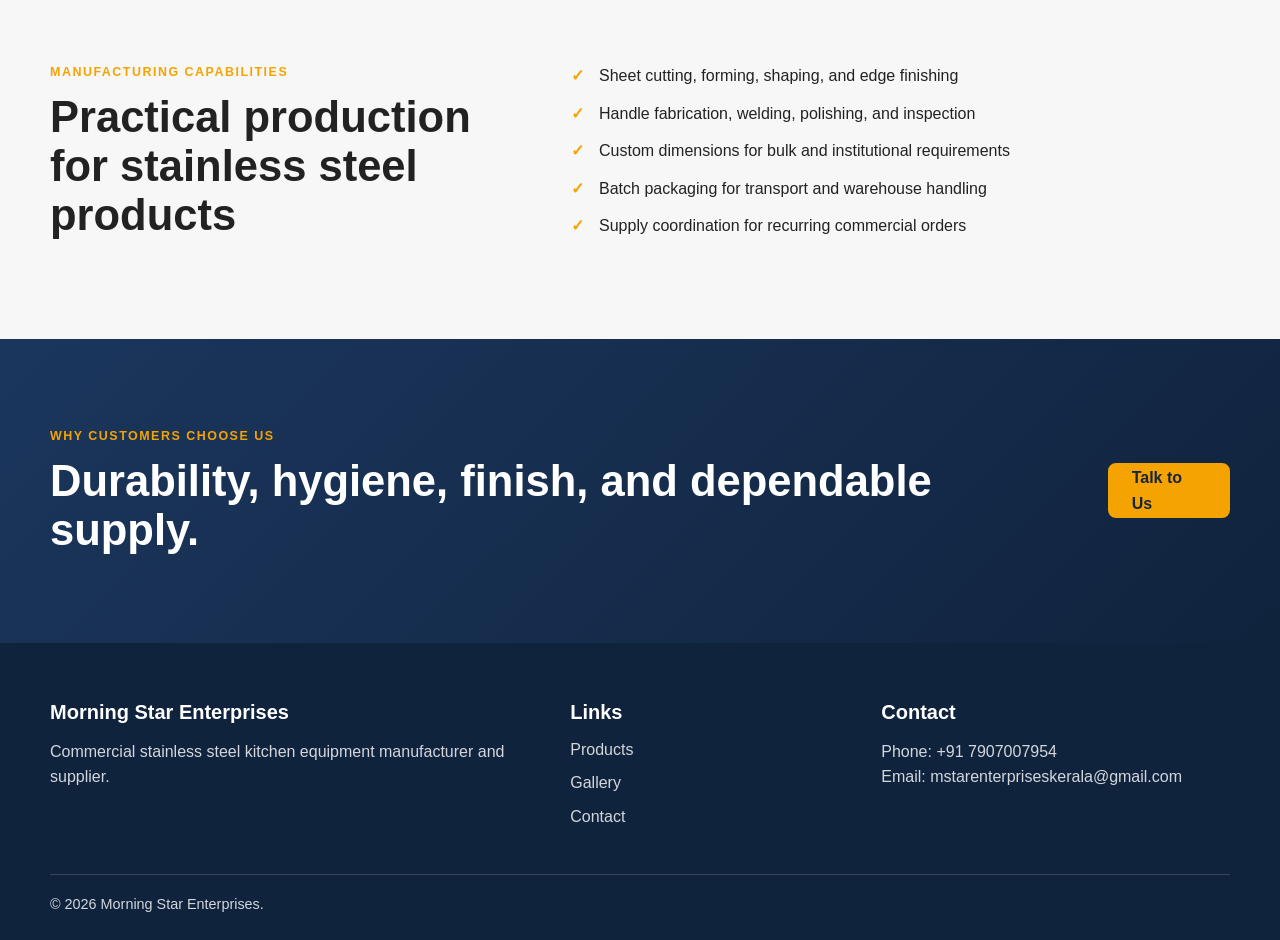
==== commit 5896fd2f: "Add logo and WhatsApp enquiry flow" ====
--- a/about.html
+++ b/about.html
@@ -8,7 +8,7 @@
   <link rel="stylesheet" href="css/style.css"><link rel="stylesheet" href="css/responsive.css">
 </head>
 <body>
-  <header class="site-header"><nav class="navbar container" aria-label="Main navigation"><a class="brand" href="index.html"><span class="brand-mark">MS</span><span>Morning Star Enterprises<small>Stainless Steel Equipment</small></span></a><div class="nav-menu"><a href="index.html">Home</a><a href="products.html">Products</a><a href="gallery.html">Gallery</a><a class="active" href="about.html">About</a><a href="contact.html">Contact</a></div><div class="nav-actions"><button class="dark-toggle" type="button" aria-label="Toggle dark mode">&#9680;</button><button class="nav-toggle" type="button" aria-label="Open menu" aria-expanded="false">&#9776;</button></div></nav></header>
+  <header class="site-header"><nav class="navbar container" aria-label="Main navigation"><a class="brand" href="index.html"><img class="brand-mark" src="images/logo.svg" alt="Morning Star Enterprises logo"><span>Morning Star Enterprises<small>Stainless Steel Equipment</small></span></a><div class="nav-menu"><a href="index.html">Home</a><a href="products.html">Products</a><a href="gallery.html">Gallery</a><a class="active" href="about.html">About</a><a href="contact.html">Contact</a></div><div class="nav-actions"><button class="dark-toggle" type="button" aria-label="Toggle dark mode">&#9680;</button><button class="nav-toggle" type="button" aria-label="Open menu" aria-expanded="false">&#9776;</button></div></nav></header>
   <main>
     <section class="page-hero"><div class="container reveal"><p class="eyebrow">About Us</p><h1>Reliable stainless steel manufacturing for professional kitchens</h1><p class="lead">Morning Star Enterprises supplies practical, durable equipment for food service businesses that depend on hygiene and consistency.</p></div></section>
     <section class="section"><div class="container split"><div class="reveal"><p class="eyebrow">Company Introduction</p><h2>Focused on commercial kitchen performance.</h2><p class="lead">We manufacture and supply stainless steel spatulas, laddles, spoons, and related commercial kitchen products for hotels, restaurants, caterers, canteens, and institutions.</p><p>Our work combines careful material selection, disciplined fabrication, smooth finishing, and dependable packing so customers receive products ready for everyday use.</p></div><div class="image-frame reveal"><img src="images/manufacturing-floor.png" alt="Morning Star Enterprises manufacturing capability" loading="lazy"></div></div></section>
--- a/css/style.css
+++ b/css/style.css
@@ -81,14 +81,12 @@
 [data-theme="dark"] .brand { color: #fff; }
 
 .brand-mark {
-  width: 44px;
-  height: 44px;
-  border-radius: var(--radius);
-  display: grid;
-  place-items: center;
-  color: var(--primary);
-  background: linear-gradient(135deg, var(--accent), #ffd371);
-  font-weight: 900;
+  width: 46px;
+  height: 46px;
+  border-radius: 50%;
+  object-fit: contain;
+  background: transparent;
+  box-shadow: 0 8px 18px rgba(27, 54, 93, 0.14);
 }
 
 .brand small {
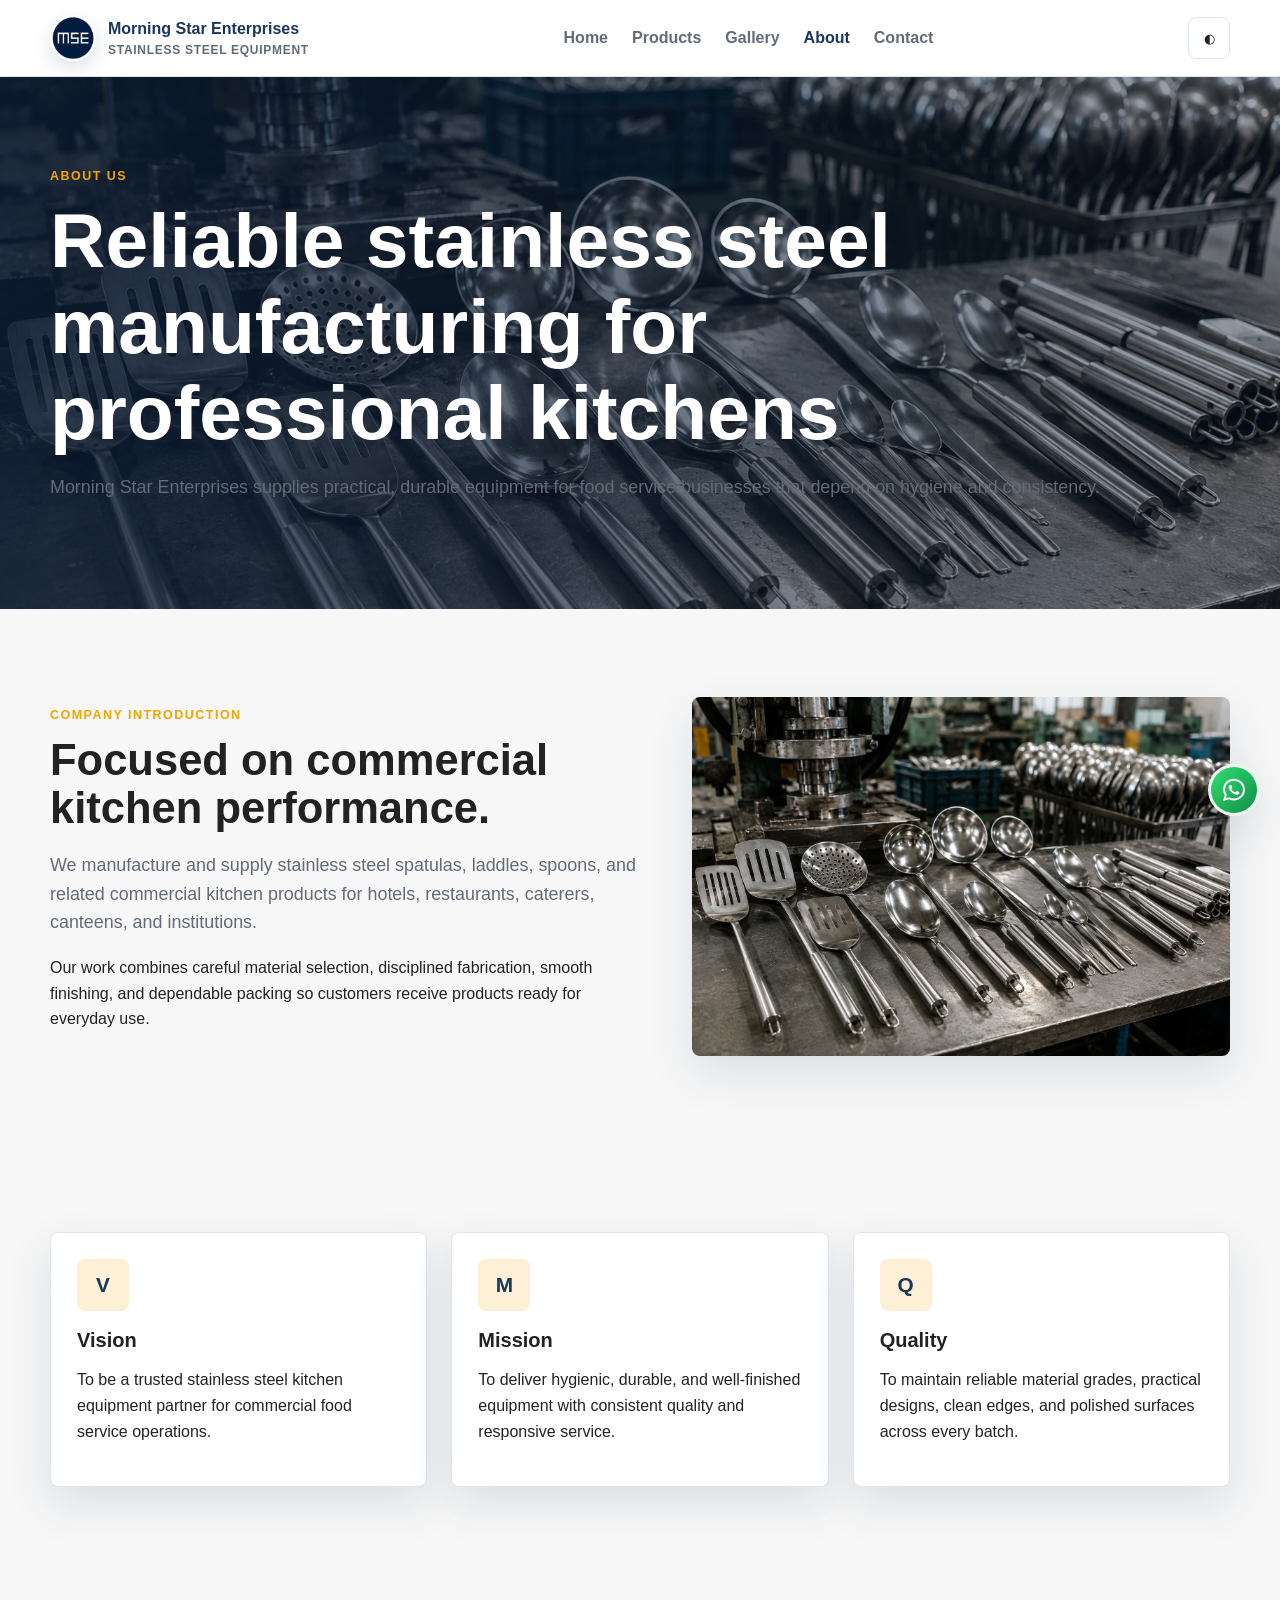
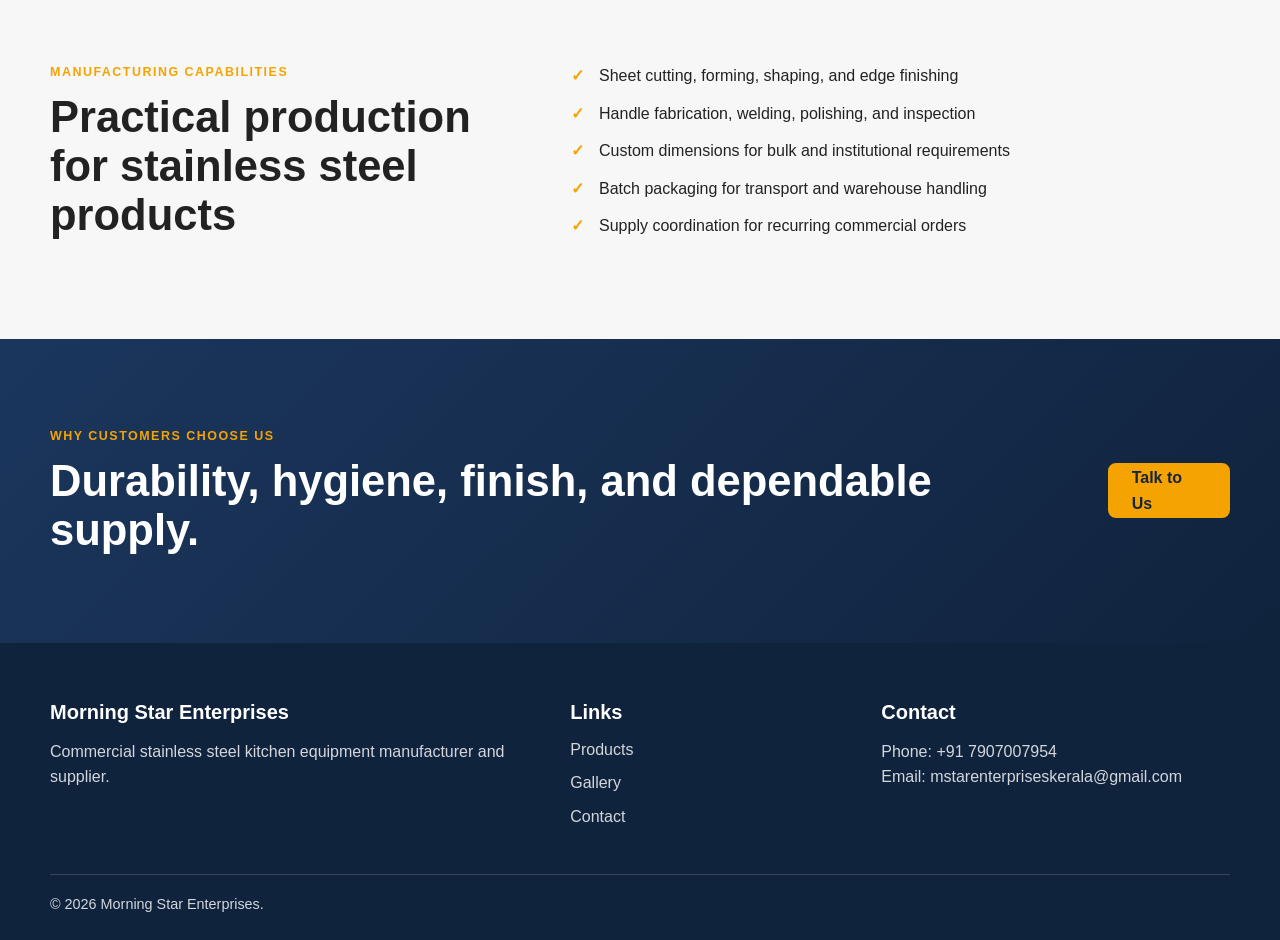
==== commit 1fb7078f: "feat(branding): add site favicon" ====
--- a/about.html
+++ b/about.html
@@ -5,6 +5,7 @@
   <title>About | Morning Star Enterprises</title>
   <meta name="description" content="Learn about Morning Star Enterprises, a manufacturer and supplier of commercial stainless steel kitchen equipment.">
   <meta property="og:title" content="About Morning Star Enterprises"><meta property="og:description" content="Vision, mission, and manufacturing capabilities for stainless steel kitchen equipment."><meta property="og:image" content="images/manufacturing-floor.png"><meta property="og:type" content="website">
+  <link rel="icon" href="images/favicon.png" type="image/png">
   <link rel="stylesheet" href="css/style.css"><link rel="stylesheet" href="css/responsive.css">
 </head>
 <body>
--- a/css/responsive.css
+++ b/css/responsive.css
@@ -94,6 +94,14 @@
     grid-template-columns: 1fr;
   }
 
+  .detail-meta {
+    grid-template-columns: 1fr;
+  }
+
+  .size-chip {
+    flex: 1 1 auto;
+  }
+
   .spec-table th,
   .spec-table td {
     display: block;
